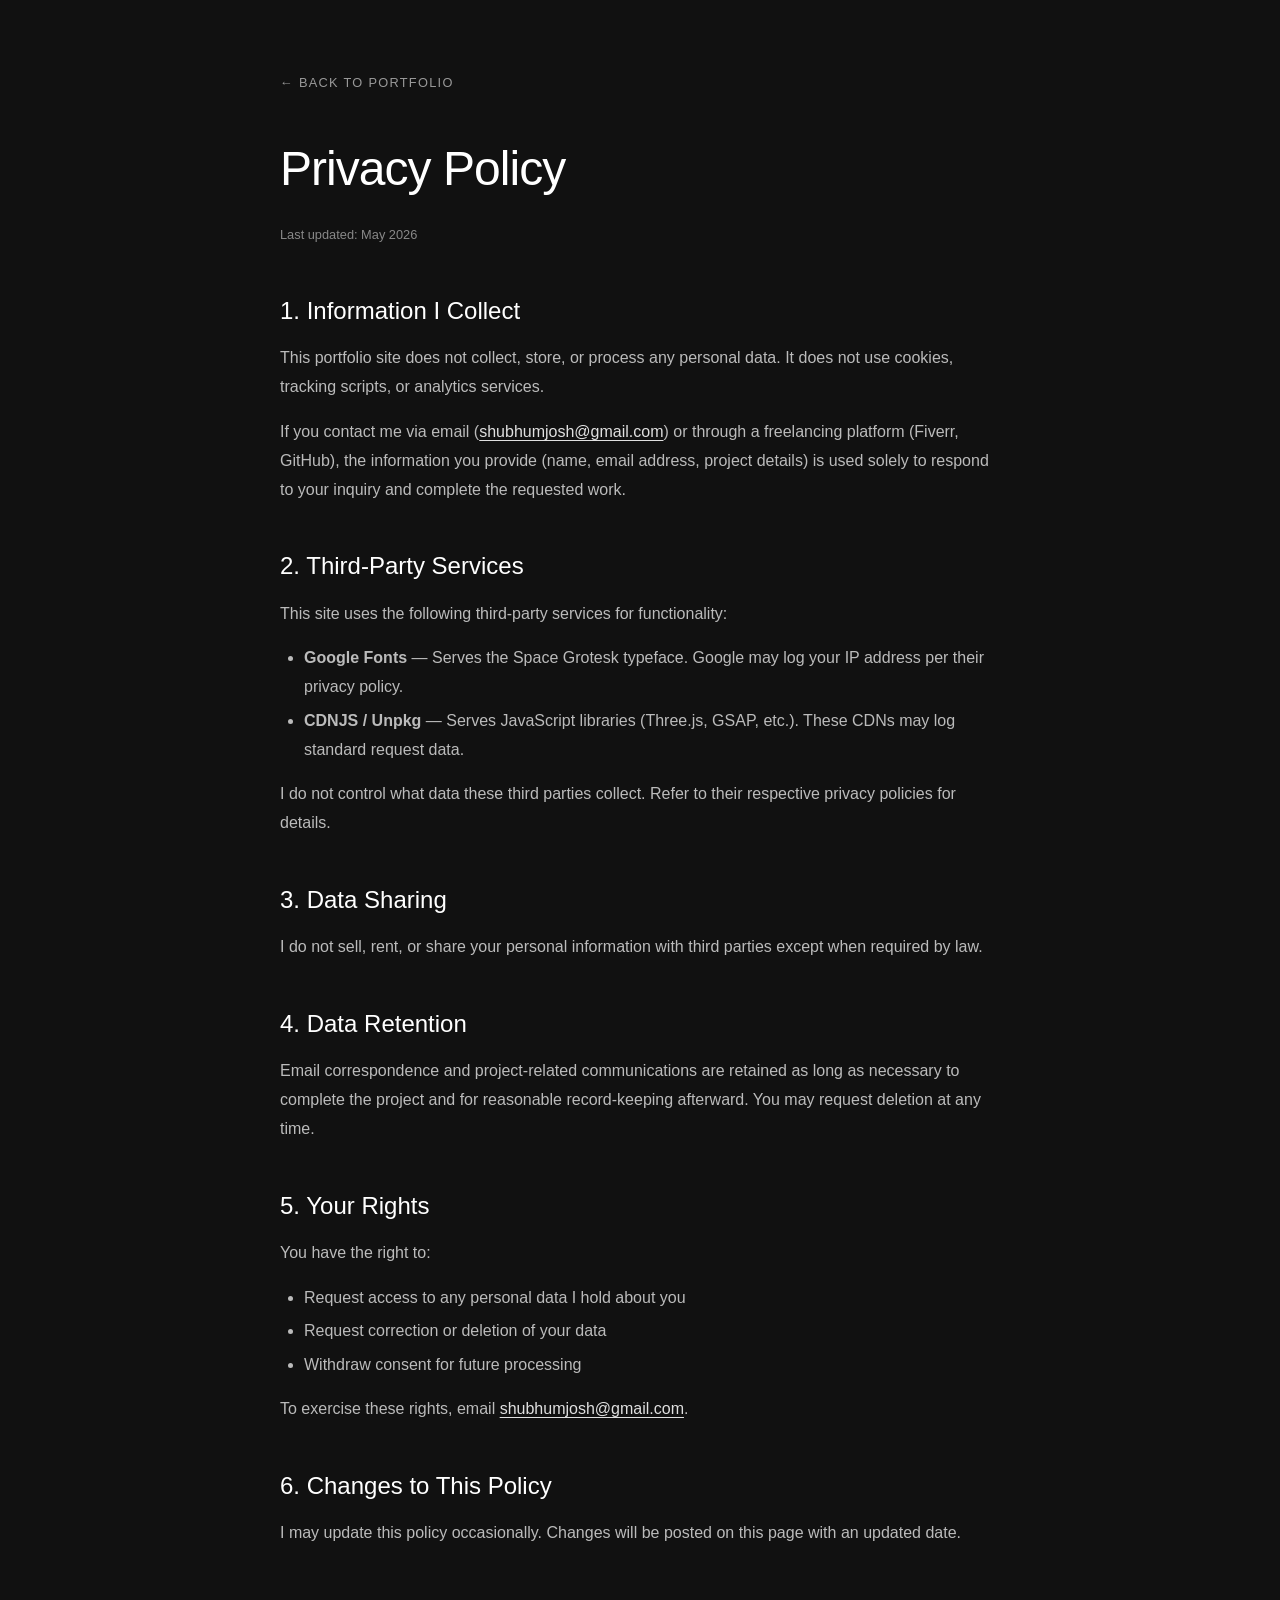
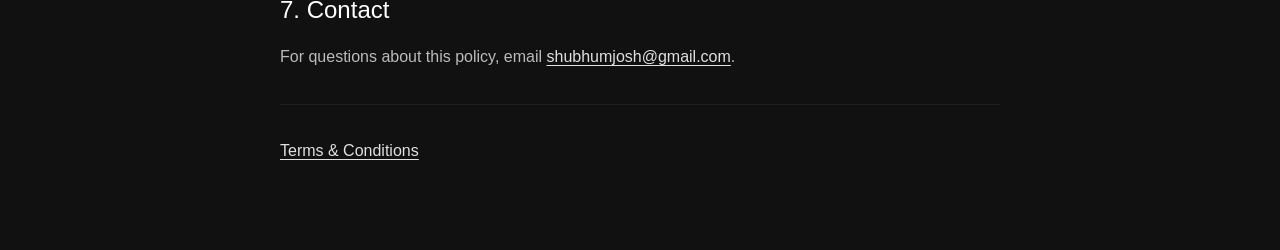
==== privacy.html @ eff3acaf "Add Terms & Privacy pages + remove unused canvas/cursor DOM on phone" ====
<!DOCTYPE html>
<html lang="en">
<head>
<meta charset="UTF-8">
<meta name="viewport" content="width=device-width,initial-scale=1.0">
<title>Privacy Policy — Shubhum Joshi</title>
<meta name="robots" content="noindex">
<style>
*,*::before,*::after{margin:0;padding:0;box-sizing:border-box}
html{scroll-behavior:smooth}
body{background:#111;color:#ccc;font-family:'Space Grotesk',-apple-system,BlinkMacSystemFont,'Segoe UI',sans-serif;line-height:1.8;padding:2rem}
a{color:#e0e0e0;text-decoration:underline;text-underline-offset:3px}
a:hover{color:#fff}
h1{color:#fff;font-size:clamp(1.8rem,4vw,3rem);font-weight:300;letter-spacing:-0.02em;margin-bottom:0.5rem}
h2{color:#fff;font-size:clamp(1.1rem,2vw,1.5rem);font-weight:400;margin-top:2.5rem;margin-bottom:0.75rem}
p{margin-bottom:1rem;color:#bbb;max-width:45em}
ul{margin-bottom:1rem;padding-left:1.5rem;color:#bbb;max-width:45em}
li{margin-bottom:0.3rem}
small{color:#888;font-size:0.8rem}
hr{border:none;border-top:1px solid rgba(255,255,255,0.06);margin:2rem 0}
.back{display:inline-flex;align-items:center;gap:0.4rem;color:#999;font-size:0.8rem;text-decoration:none;margin-bottom:2rem;text-transform:uppercase;letter-spacing:0.1em}
.back:hover{color:#fff}
.container{max-width:720px;margin:0 auto;padding:4vh 0}
@media(max-width:480px){body{padding:1rem}.container{padding:2vh 0}}
</style>
</head>
<body>
<div class="container">
<a href="index.html" class="back">&larr; Back to portfolio</a>
<h1>Privacy Policy</h1>
<small>Last updated: May 2026</small>

<h2>1. Information I Collect</h2>
<p>This portfolio site does not collect, store, or process any personal data. It does not use cookies, tracking scripts, or analytics services.</p>
<p>If you contact me via email (<a href="mailto:shubhumjosh@gmail.com">shubhumjosh@gmail.com</a>) or through a freelancing platform (Fiverr, GitHub), the information you provide (name, email address, project details) is used solely to respond to your inquiry and complete the requested work.</p>

<h2>2. Third-Party Services</h2>
<p>This site uses the following third-party services for functionality:</p>
<ul>
<li><strong>Google Fonts</strong> — Serves the Space Grotesk typeface. Google may log your IP address per their privacy policy.</li>
<li><strong>CDNJS / Unpkg</strong> — Serves JavaScript libraries (Three.js, GSAP, etc.). These CDNs may log standard request data.</li>
</ul>
<p>I do not control what data these third parties collect. Refer to their respective privacy policies for details.</p>

<h2>3. Data Sharing</h2>
<p>I do not sell, rent, or share your personal information with third parties except when required by law.</p>

<h2>4. Data Retention</h2>
<p>Email correspondence and project-related communications are retained as long as necessary to complete the project and for reasonable record-keeping afterward. You may request deletion at any time.</p>

<h2>5. Your Rights</h2>
<p>You have the right to:</p>
<ul>
<li>Request access to any personal data I hold about you</li>
<li>Request correction or deletion of your data</li>
<li>Withdraw consent for future processing</li>
</ul>
<p>To exercise these rights, email <a href="mailto:shubhumjosh@gmail.com">shubhumjosh@gmail.com</a>.</p>

<h2>6. Changes to This Policy</h2>
<p>I may update this policy occasionally. Changes will be posted on this page with an updated date.</p>

<h2>7. Contact</h2>
<p>For questions about this policy, email <a href="mailto:shubhumjosh@gmail.com">shubhumjosh@gmail.com</a>.</p>

<hr>
<p><a href="terms.html">Terms &amp; Conditions</a></p>
</div>
</body>
</html>
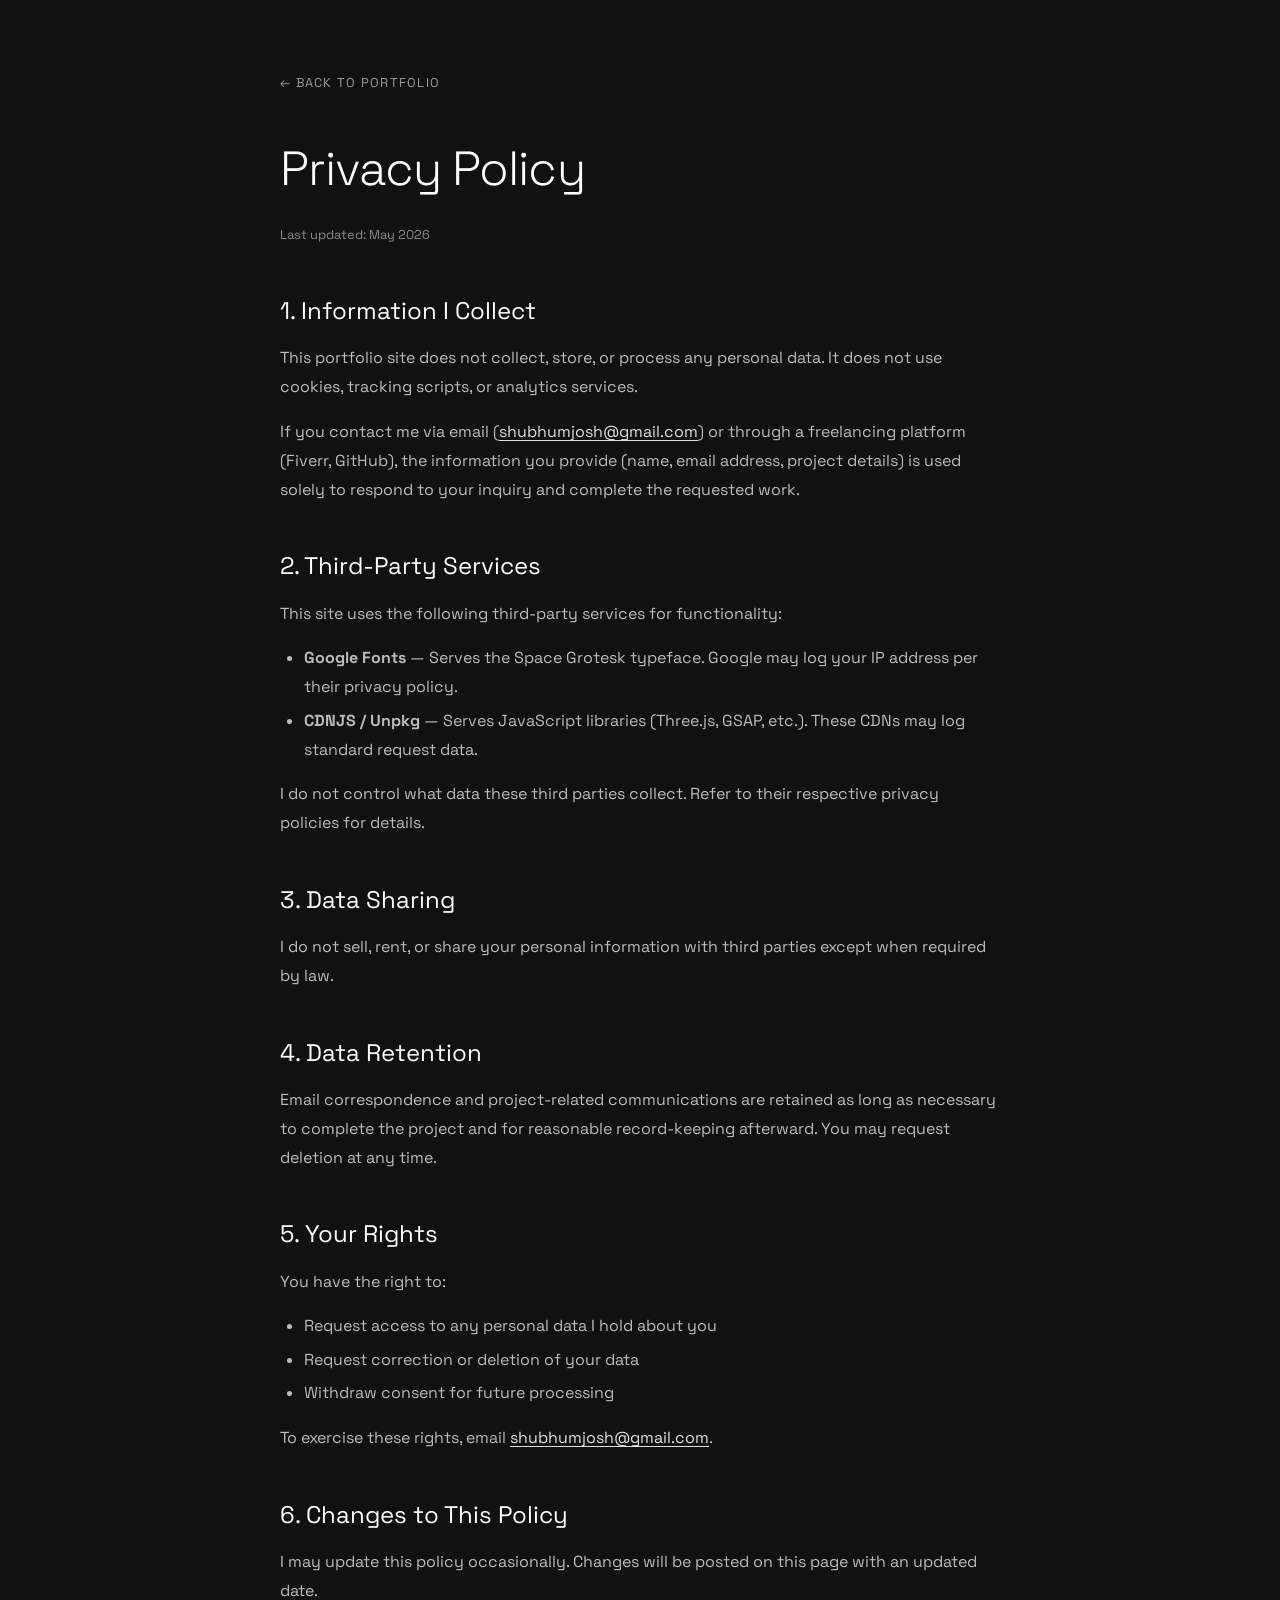
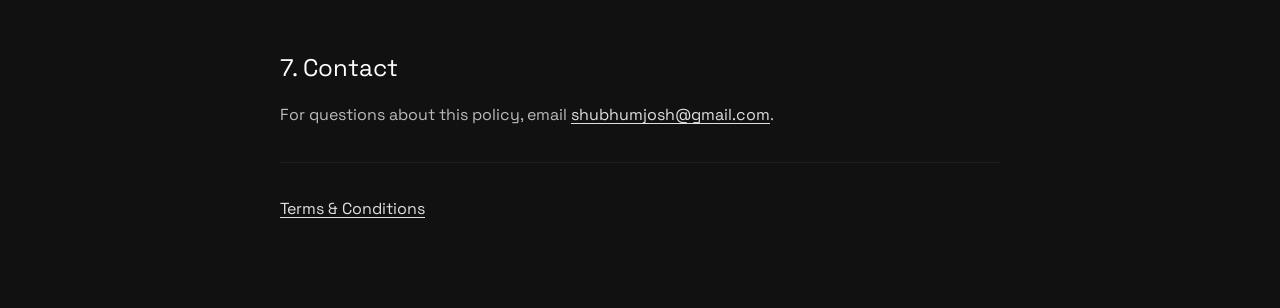
==== commit 5d258ccf: "Fix critical accessibility, SEO, and polish issues - Fixed prefers-reduced-motion: hero now visible " ====
--- a/privacy.html
+++ b/privacy.html
@@ -5,6 +5,10 @@
 <meta name="viewport" content="width=device-width,initial-scale=1.0">
 <title>Privacy Policy — Shubhum Joshi</title>
 <meta name="robots" content="noindex">
+<meta name="theme-color" content="#111">
+<link rel="preconnect" href="https://fonts.googleapis.com">
+<link rel="preconnect" href="https://fonts.gstatic.com" crossorigin>
+<link href="https://fonts.googleapis.com/css2?family=Space+Grotesk:wght@300;400;500;600;700&display=swap" rel="stylesheet">
 <style>
 *,*::before,*::after{margin:0;padding:0;box-sizing:border-box}
 html{scroll-behavior:smooth}
